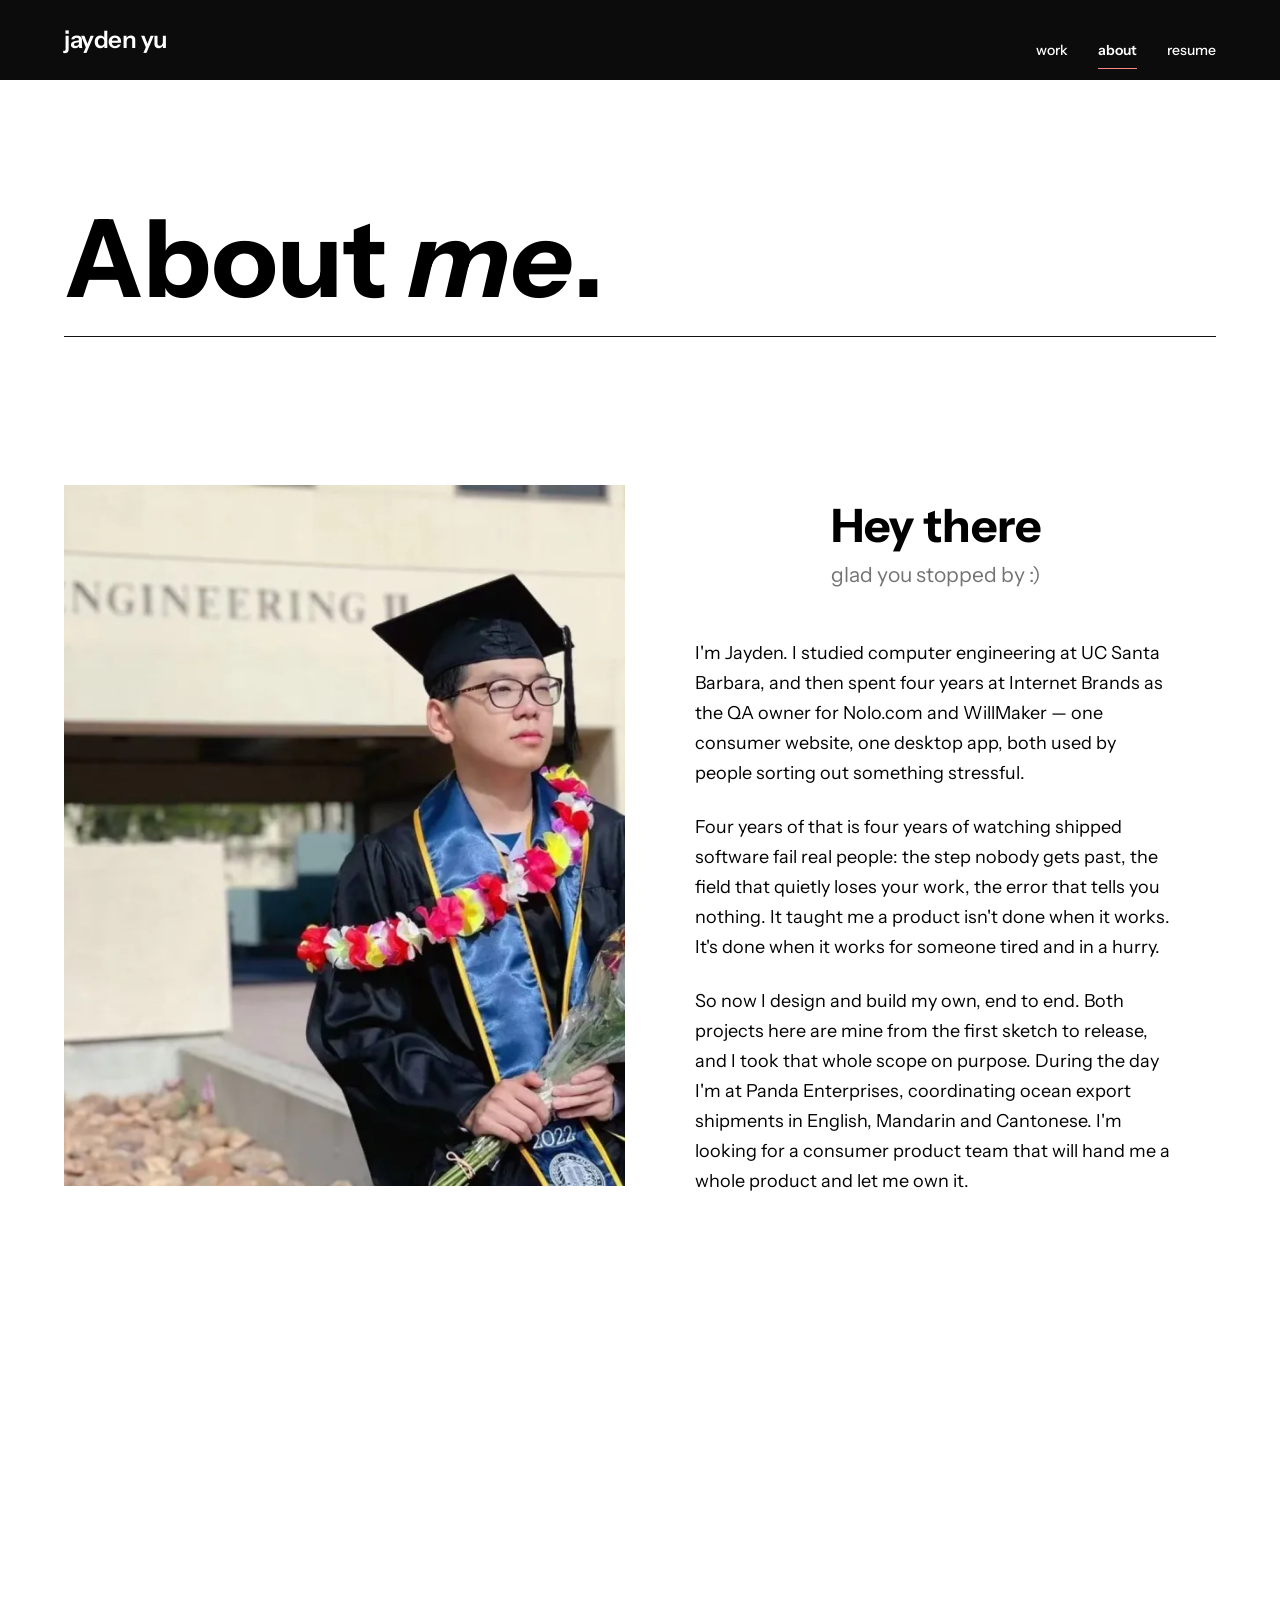
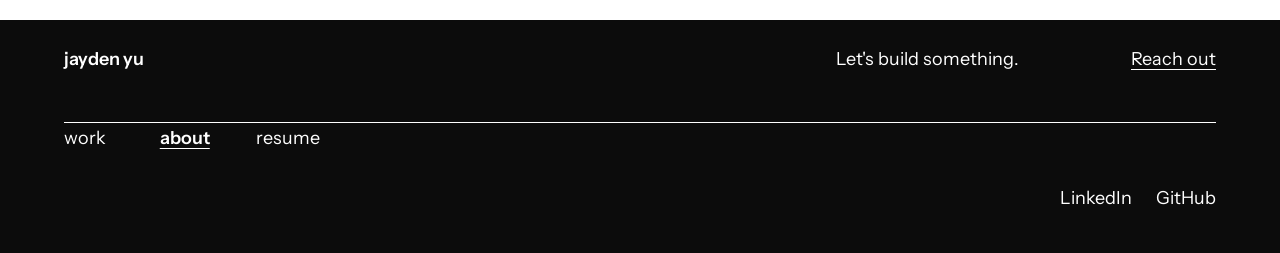
==== about/index.html @ 1d75dca8 "Rebuild portfolio as a UX design portfolio Replaces the single-page AI-products site with a five-pag" ====
<!doctype html>
<html lang="en">
<head>
<meta charset="utf-8">
<meta name="viewport" content="width=device-width, initial-scale=1">
<title>About — Jayden Yu</title>
<meta name="description" content="Jayden Yu: computer engineering at UCSB, four years owning QA for two consumer products, now designing and building products of his own.">
<link rel="canonical" href="https://jaydenyu0210.github.io/about/">
<meta property="og:title" content="About — Jayden Yu">
<meta property="og:description" content="Jayden Yu: computer engineering at UCSB, four years owning QA for two consumer products, now designing and building products of his own.">
<meta property="og:type" content="website">
<meta property="og:url" content="https://jaydenyu0210.github.io/about/">
<meta property="og:image" content="https://jaydenyu0210.github.io/assets/portrait-800.jpg">
<meta name="twitter:card" content="summary_large_image">
<link rel="preconnect" href="https://fonts.googleapis.com">
<link rel="preconnect" href="https://fonts.gstatic.com" crossorigin>
<link href="https://fonts.googleapis.com/css2?family=Instrument+Sans:ital,wght@0,400..700;1,400..700&display=swap" rel="stylesheet">
<link rel="stylesheet" href="/assets/site.css">
<link rel="icon" href="/assets/inurra.jpg">
<script>document.documentElement.classList.add("js");</script>
</head>
<body>
<a class="skip-link" href="#main">Skip to content</a>
<header class="nav">
  <div class="container nav-inner">
    <a class="nav-mark" href="/">jayden yu</a>
    <button class="nav-toggle" type="button" aria-expanded="false" aria-controls="nav-links" aria-label="Open menu"><i aria-hidden="true"></i></button>
    <nav class="nav-links" id="nav-links" aria-label="Primary">
      <a href="/">work</a>
      <a href="/about/" aria-current="page">about</a>
      <a href="/resume/">resume</a>
    </nav>
  </div>
</header>
<main id="main">

  <section class="container page-head">
    <h1 class="reveal">About <em>me</em>.</h1>
  </section>

  <div class="container"><hr class="rule reveal"></div>

  <section class="container about-body">
    <div class="grid">
      <div class="col-6 about-portrait reveal rise">
<picture><source type="image/webp" srcset="/assets/portrait-400.webp 400w, /assets/portrait-800.webp 800w" sizes="(max-width: 767px) calc(100vw - 48px), min(673px, 50vw)"><img src="/assets/portrait-800.jpg" srcset="/assets/portrait-400.jpg 400w, /assets/portrait-800.jpg 800w" sizes="(max-width: 767px) calc(100vw - 48px), min(673px, 50vw)" alt="Jayden Yu" width="800" height="1000" loading="lazy" decoding="async"></picture>
      </div>
      <div class="col-6 about-text">
        <p class="about-greeting reveal">Hey there</p>
        <p class="about-sub reveal" data-delay="1">glad you stopped by :)</p>
        <div class="about-prose reveal" data-delay="2">
      <p>I&#x27;m Jayden. I studied computer engineering at UC Santa Barbara, and then spent four years at Internet Brands as the QA owner for Nolo.com and WillMaker — one consumer website, one desktop app, both used by people sorting out something stressful.</p>
      <p>Four years of that is four years of watching shipped software fail real people: the step nobody gets past, the field that quietly loses your work, the error that tells you nothing. It taught me a product isn&#x27;t done when it works. It&#x27;s done when it works for someone tired and in a hurry.</p>
      <p>So now I design and build my own, end to end. Both projects here are mine from the first sketch to release, and I took that whole scope on purpose. During the day I&#x27;m at Panda Enterprises, coordinating ocean export shipments in English, Mandarin and Cantonese. I&#x27;m looking for a consumer product team that will hand me a whole product and let me own it.</p>
        </div>
      </div>
    </div>
  </section>

</main>
<footer class="site-footer">
  <div class="container">
    <div class="grid footer-a">
      <span class="footer-mark">jayden yu</span>
      <span class="footer-cta">Let&#x27;s build something.</span>
      <span class="footer-mail"><a href="mailto:jiaweiyu2009@gmail.com">Reach out</a></span>
    </div>
    <hr class="footer-seam">
    <div class="grid footer-b">
      <nav aria-label="Footer">
        <a href="/">work</a>
        <a href="/about/" aria-current="page">about</a>
        <a href="/resume/">resume</a>
      </nav>
      <div class="social">
        <a href="https://www.linkedin.com/in/jaydenyu0210" rel="me noopener" target="_blank">LinkedIn</a>
        <a href="https://github.com/jaydenyu0210" rel="me noopener" target="_blank">GitHub</a>
      </div>
    </div>
  </div>
</footer>
<script src="/assets/site.js" defer></script>
</body>
</html>
---- assets/site.css ----
/* ==========================================================================
   Jayden Yu — portfolio
   One typeface. Italic is the only emphasis. Whitespace is the structure.
   ========================================================================== */

:root {
  /* ---- ground ---- */
  --ground:          #ffffff;
  --ground-inverse:  #0c0c0c;
  --ground-overlay:  #f5f5f5;

  /* ---- ink ---- */
  --ink:             #000000;
  --ink-display:     #0c0c0c;
  --ink-inverse:     #ffffff;

  /* Greys are AA-checked against the surface each one actually sits on.
     The reference's #7a7a7a / #999 / #c4c4c4 all fail on white (4.29 / 2.85 /
     1.74), so each is nudged to the nearest passing value. */
  --muted-strong:    #737373;   /* 4.74:1 on white  — meta lines, labels */
  --muted:           #d4d4d4;   /* 4.93:1 on scrim  — hover category only */
  --muted-soft:      #737373;   /* 4.74:1 on white  — about subhead */

  /* ---- rules ---- */
  --rule:            #111111;
  --rule-inverse:    #ffffff;

  /* ---- accent: coral. #fb8787 is decorative only (2.36:1 on white).
         --accent-text is the AA-safe cut used for any coloured text. ---- */
  --accent:          #fb8787;
  --accent-text:     #b34a4a;

  --scrim:           rgba(0, 0, 0, 0.6);

  /* ---- cover grounds, sampled from the project artwork ---- */
  --cover-inurra:    #cedde0;
  --cover-wellbeing: #fdc94a;

  /* ---- type ---- */
  --font: "Instrument Sans", -apple-system, BlinkMacSystemFont, "Segoe UI Variable",
          "Segoe UI", Helvetica, Arial, sans-serif;

  /* Scale. The gap between display and body is the hierarchy — do not fill it. */
  --t-display-1: 108px;
  --t-display-2: 98px;
  --t-display-3: clamp(32px, 4.4vw, 64px);
  --t-cover:     clamp(40px, 5.6vw, 80px);
  --t-title-1:   clamp(36px, 3.2vw, 42px);
  --t-title-2:   clamp(28px, 2.8vw, 36px);
  --t-heading:   24px;
  --t-stat:      clamp(24px, 2.4vw, 32px);
  --t-body-lg:   clamp(18px, 1.8vw, 24px);
  --t-body-md:   21px;
  --t-body:      18px;
  --t-body-sm:   16px;
  --t-caption:   14px;

  /* ---- space ---- */
  --s-1: 4px;   --s-2: 8px;   --s-3: 16px;  --s-4: 24px;  --s-5: 32px;
  --s-6: 40px;  --s-7: 48px;  --s-8: 64px;  --s-9: 80px;  --s-10: 124px;
  --s-11: 140px; --s-12: 200px; --s-13: 224px;

  /* ---- measure ---- */
  --measure-wide:   880px;
  --measure:        760px;
  --measure-narrow: 676px;

  /* ---- motion ---- */
  --ease-out-expo: cubic-bezier(0.19, 1, 0.22, 1);
  --ease-power3:   cubic-bezier(0.645, 0.045, 0.355, 1);
  --ease-circ:     cubic-bezier(0.785, 0.135, 0.15, 0.86);

  --nav-h: 80px;
}

/* ==========================================================================
   reset
   ========================================================================== */

*, *::before, *::after { box-sizing: border-box; }

html {
  -webkit-text-size-adjust: 100%;
  scroll-behavior: smooth;
}

body {
  margin: 0;
  background: var(--ground);
  color: var(--ink);
  font: 400 var(--t-body) / 30px var(--font);
  letter-spacing: 0;
  text-transform: none;
  -webkit-font-smoothing: antialiased;
  -moz-osx-font-smoothing: grayscale;
  overflow-x: hidden;
}

h1, h2, h3, h4, p, figure, blockquote, ul, ol { margin: 0; }
ul, ol { padding: 0; list-style: none; }
img, svg { display: block; max-width: 100%; }
img { height: auto; }
/* so every `.x img` rule below still applies to a srcset image */
picture { display: contents; }

h1, h2 { font-weight: 700; letter-spacing: 0; }
h3, h4 { font-weight: 600; letter-spacing: 0; }

a { color: var(--accent-text); text-decoration: none; }
a:focus-visible,
button:focus-visible {
  outline: 2px solid var(--accent-text);
  outline-offset: 3px;
}

em, i { font-style: italic; }

::selection { background: var(--ink); color: var(--ground); }

.visually-hidden {
  position: absolute; width: 1px; height: 1px;
  margin: -1px; padding: 0; overflow: hidden;
  clip: rect(0 0 0 0); clip-path: inset(50%); white-space: nowrap;
}

.skip-link {
  position: absolute; top: -100px; left: var(--s-4); z-index: 200;
  background: var(--ground); color: var(--ink);
  padding: var(--s-3) var(--s-4);
  font-size: var(--t-body-sm); font-weight: 600;
  border: 2px solid var(--ink);
}
.skip-link:focus { top: var(--s-3); }

/* ==========================================================================
   layout
   ========================================================================== */

.container {
  width: 100%;
  max-width: 1452px;
  margin-inline: auto;
  padding-inline: var(--s-8);
}

.grid {
  display: grid;
  grid-template-columns: repeat(12, 1fr);
  gap: 30px;
}

.col-6  { grid-column: span 6; }
.col-4  { grid-column: span 4; }
.col-12 { grid-column: span 12; }

.measure        { max-width: var(--measure); }
.measure-wide   { max-width: var(--measure-wide); }
.measure-narrow { max-width: var(--measure-narrow); }
.measure-center { margin-inline: auto; }

/* rules — the only dividers on the site */
.rule {
  height: 1px; border: 0;
  background: var(--rule);
  margin-block: var(--s-4);
}
.rule-heavy {
  height: 2px; border: 0;
  background: var(--ink);
  margin: 0;
}

/* ==========================================================================
   nav
   ========================================================================== */

.nav {
  position: sticky; top: 0; z-index: 120;
  height: var(--nav-h);
  background: var(--ground-inverse);
  transition: background 0.4s var(--ease-circ);
}
.nav-inner {
  display: flex; align-items: center; justify-content: space-between;
  height: 100%;
}
.nav-mark {
  font-size: 24px; font-weight: 600; letter-spacing: -0.5px;
  color: var(--ink-inverse); text-decoration: none;
}
.nav-links { display: flex; align-items: center; gap: 30px; }
.nav-links a {
  position: relative;
  font-size: var(--t-caption); font-weight: 500;
  color: var(--ink-inverse);
  padding-block: var(--s-4) var(--s-1);
}
.nav-links a::after {
  content: ""; position: absolute; left: 0; bottom: 0;
  width: 0; height: 1px; background: var(--accent);
  transition: width 0.2s var(--ease-out-expo);
}
.nav-links a:hover::after,
.nav-links a:focus-visible::after { width: 100%; }
.nav-links a[aria-current] { font-weight: 600; }
.nav-links a[aria-current]::after { width: 100%; }

/* transparent over a full-bleed cover, fills on scroll */
.nav.over-cover { background: transparent; }
.nav.over-cover.filled { background: var(--ground-inverse); }

/* White chrome vanishes on a pale cover, so a light cover flips it to ink
   until the bar fills. */
.nav.over-cover.cover-light:not(.filled) .nav-mark,
.nav.over-cover.cover-light:not(.filled) .nav-links > a { color: var(--ink); }
.nav.over-cover.cover-light:not(.filled) .nav-links > a::after { background: var(--accent-text); }
.nav.over-cover.cover-light:not(.filled) .nav-toggle i,
.nav.over-cover.cover-light:not(.filled) .nav-toggle i::before,
.nav.over-cover.cover-light:not(.filled) .nav-toggle i::after { background: var(--ink); }

.nav-toggle { display: none; }

/* ==========================================================================
   hero — home
   ========================================================================== */

.hero {
  padding-block: var(--s-10) var(--s-9);
  text-align: center;
}
.hero-name {
  font-size: var(--t-title-1); font-weight: 600; line-height: 1.2;
}
.hero-role {
  font-size: var(--t-body-md); font-style: italic; line-height: 40px;
  font-weight: 400;
}
.hero-copy {
  margin-top: var(--s-6);
  max-width: var(--measure-wide); margin-inline: auto;
}
.hero-copy p {
  font-size: var(--t-body-lg); line-height: 1.67;
}
.hero-copy p + p { margin-top: var(--s-4); }

/* ==========================================================================
   work grid — bare squares, everything lives in the hover
   ========================================================================== */

.work-grid {
  display: grid;
  grid-template-columns: repeat(2, 1fr);
  gap: 30px;
  padding-bottom: var(--s-9);
}

.thumb {
  position: relative; display: block;
  aspect-ratio: 1 / 1;
  overflow: hidden;
  background: var(--ground-overlay);
  color: var(--ink-inverse);
  text-decoration: none;
}
.thumb img {
  width: 100%; height: 100%; object-fit: cover;
  transition: transform 0.3s ease;
}
.thumb::after {
  content: ""; position: absolute; inset: 0;
  background: var(--scrim);
  opacity: 0;
  transition: opacity 0.3s ease;
}
.thumb-meta {
  position: absolute; left: var(--s-6); bottom: var(--s-6); z-index: 2;
  opacity: 0;
  transform: translateY(16px);
  transition: opacity 0.3s ease, transform 0.3s ease;
}
.thumb-meta .t {
  display: block;
  font-size: var(--t-heading); font-weight: 600; line-height: 1.25;
  color: var(--ink-inverse);
}
.thumb-meta .c {
  display: block; margin-top: var(--s-1);
  font-size: var(--t-body); color: var(--muted);
}
.thumb:hover img,
.thumb:focus-visible img { transform: scale(1.15); }
.thumb:hover::after,
.thumb:focus-visible::after { opacity: 1; }
.thumb:hover .thumb-meta,
.thumb:focus-visible .thumb-meta { opacity: 1; transform: translateY(0); }

/* the meta is the accessible name too, so it must be readable without hover
   for anyone who never triggers it */
@media (hover: none) {
  .thumb::after { opacity: 1; }
  .thumb-meta { opacity: 1; transform: none; }
}

/* ==========================================================================
   statement — the loudest thing on the page
   ========================================================================== */

/* The inset is a margin, not padding — overriding the container's
   padding-left here drops the gutter entirely on narrow screens. */
.statement { padding-block: var(--s-9); }
.statement p { margin-left: var(--s-6); }
.statement p {
  font-size: var(--t-display-2);
  font-weight: 500;
  color: var(--ink-display);
  line-height: 1.34;
  max-width: 15ch;
}
.statement p:last-child { line-height: 1.1; }


/* ==========================================================================
   page headline — about / resume
   ========================================================================== */

.page-head {
  padding-top: var(--s-10);
}
.page-head h1 {
  font-size: var(--t-display-1);
  font-weight: 700;
  line-height: 1;
}
.page-head-row {
  display: flex; align-items: flex-end; justify-content: space-between;
  gap: var(--s-8); flex-wrap: wrap;
}

/* section label bracketed by two rules — the reference's table-header device */
.section-label {
  font-size: var(--t-body); font-style: italic; font-weight: 400;
  letter-spacing: 0.8px;
}

/* ==========================================================================
   buttons — fill grows outward from the centre, 700ms
   ========================================================================== */

.btn {
  position: relative; display: inline-block;
  padding: var(--s-3) var(--s-5);
  border: 2px solid var(--rule);
  border-radius: 1px;
  background: transparent;
  font: 600 var(--t-body-sm) / 1.4 var(--font);
  color: var(--ink);
  cursor: pointer;
  overflow: hidden;
  transition: color 0.7s var(--ease-out-expo), border-color 0.7s var(--ease-out-expo);
}
.btn::after {
  content: ""; position: absolute; z-index: -1;
  left: 50%; top: 0; bottom: 0;
  width: 0;
  transform: translateX(-50%);
  background: var(--ink);
  transition: width 0.7s var(--ease-out-expo);
}
.btn span { position: relative; z-index: 1; }
.btn:hover { color: var(--ink-inverse); border-color: var(--ink); }
.btn:hover::after { width: 100%; }
.btn { isolation: isolate; }

.btn-print { display: none; }
.js .btn-print { display: inline-block; }

.btn-inverse {
  border-color: var(--rule-inverse);
  color: var(--ink-inverse);
}
.btn-inverse::after { background: var(--ground); }
.btn-inverse:hover { color: var(--ink); border-color: var(--ground); }

/* ==========================================================================
   about
   ========================================================================== */

.about-body { padding-bottom: var(--s-12); }
.about-portrait { padding-top: var(--s-10); }
.about-portrait img {
  width: 100%; aspect-ratio: 4 / 5; object-fit: cover; object-position: 50% 20%;
}
.about-text { padding-top: var(--s-11); }
.about-greeting {
  text-align: center;
  font-size: clamp(32px, 3.6vw, 48px); font-weight: 700; line-height: 1.1;
}
.about-sub {
  text-align: center; margin-top: var(--s-2);
  font-size: var(--t-body-md); color: var(--muted-soft);
}
.about-prose {
  margin-top: var(--s-7);
  padding-inline: var(--s-6);
}
.about-prose p + p { margin-top: var(--s-4); }

/* ==========================================================================
   resume ledger — meta line is LARGER than the prose it labels
   ========================================================================== */

.entry { padding-top: var(--s-9); }
.entry-role {
  font-size: var(--t-heading); font-weight: 700; line-height: 40px;
}
.entry-meta {
  font-size: var(--t-body); font-style: italic; color: var(--muted-strong);
  line-height: 30px;
}
.entry-body { max-width: var(--measure); }
.entry-body p + p { margin-top: var(--s-3); }
.entry-body p { font-size: var(--t-body-sm); line-height: 27px; }

.skill-group + .skill-group { margin-top: var(--s-4); }
.skill-group dt {
  font-size: var(--t-body-sm); font-weight: 600; line-height: 27px;
}
.skill-group dd {
  margin: 0;
  font-size: var(--t-body-sm); line-height: 27px; color: var(--ink);
}

/* ==========================================================================
   case study
   ========================================================================== */

.cover {
  min-height: 100vh;
  margin-top: calc(-1 * var(--nav-h));
  padding-top: var(--nav-h);
  display: flex; align-items: center;
}
.cover-inurra    { background: var(--cover-inurra); }
.cover-wellbeing { background: var(--cover-wellbeing); }

.cover-grid {
  width: 100%;
  align-items: center;
  padding-block: var(--s-9);
}
.cover-text { grid-column: span 6; }
.cover-art  { grid-column: span 6; }
.cover-art img { width: 100%; }

.cover h1 {
  font-size: var(--t-cover);
  font-weight: 700; line-height: 1.15; letter-spacing: -0.79px;
  color: var(--ink);
}
.cover-descriptor {
  margin-top: var(--s-3);
  font-size: var(--t-body-lg); line-height: 1.5;
  color: var(--ink);
  max-width: 26ch;
}
.cover-links { margin-top: var(--s-7); display: flex; gap: var(--s-3); flex-wrap: wrap; }

.eyebrow {
  font-size: var(--t-body);
  font-weight: 400;
  letter-spacing: 0.8px;
}

.cs-section { padding-top: var(--s-10); }
.cs-section > h2 {
  font-size: var(--t-title-2);
  font-weight: 700; line-height: 1.25;
  margin-bottom: var(--s-4);
}
.cs-section p { font-size: var(--t-body-sm); line-height: 27px; }
.cs-section p + p { margin-top: var(--s-4); }

/* These sit inside .cs-section, whose `p` and `> h2` base rules would
   otherwise out-specify them and flatten everything to body size. */
.cs-section h2.cs-overview-name {
  font-size: var(--t-display-3);
  font-weight: 700; line-height: 1.15;
  margin-block: var(--s-4) var(--s-5);
}
.cs-section p.eyebrow    { font-size: var(--t-body); line-height: 30px; }
.cs-section p.spec-label { font-size: var(--t-body); line-height: 30px; }
.cs-section p.specimen {
  font-size: clamp(28px, 3vw, 42px);
  font-weight: 600; line-height: 1.2;
}
.cs-meta {
  margin-top: var(--s-7);
  align-items: end;
}
.cs-meta .v { font-size: var(--t-body); line-height: 30px; }
.cs-meta .right { text-align: right; }
.cs-meta-note {
  margin-top: var(--s-3);
  font-size: var(--t-body); font-style: italic; color: var(--muted-strong);
  line-height: 30px;
}

/* three-up cards — the only place the site groups content */
.cards { margin-top: var(--s-7); }
.card h3 {
  font-size: var(--t-heading); font-weight: 600; line-height: 1.3;
  margin-bottom: var(--s-2);
}
.card p { font-size: var(--t-body-sm); line-height: 27px; }
.card-num {
  display: block; margin-bottom: var(--s-3);
  font-size: var(--t-body); color: var(--muted-strong);
}

/* a numbered run of decisions / trade-offs */
.run { margin-top: var(--s-7); }
.run-item { padding-top: var(--s-6); }
.run-item + .run-item { border-top: 1px solid var(--rule); }
.run-item h3 {
  font-size: var(--t-heading); font-weight: 600; line-height: 1.3;
}
.run-item .lead {
  font-size: var(--t-body); font-style: italic; color: var(--muted-strong);
  line-height: 30px;
}
.run-item .body { max-width: var(--measure); }
.run-item .body p { font-size: var(--t-body-sm); line-height: 27px; }

/* the honest aside — the strongest narrative device on the reference site */
.aside-block { margin-top: var(--s-7); max-width: var(--measure); }
.aside-block + .aside-block { margin-top: var(--s-6); }
.aside-label {
  font-size: var(--t-body); font-weight: 600; line-height: 30px;
}
.aside-block p { font-size: var(--t-body-sm); line-height: 27px; }

/* flow diagram — plain type, no chrome */
.flow {
  margin-top: var(--s-7);
  display: flex; flex-wrap: wrap; align-items: stretch;
  gap: var(--s-3);
}
.flow-step {
  flex: 1 1 150px;
  padding-top: var(--s-3);
  border-top: 2px solid var(--ink);
}
.flow-step .n {
  display: block;
  font-size: var(--t-caption); color: var(--muted-strong);
}
.flow-step .l {
  display: block; margin-top: var(--s-1);
  font-size: var(--t-body-sm); font-weight: 600; line-height: 24px;
}
.flow-step .d {
  display: block; margin-top: var(--s-2);
  font-size: var(--t-body-sm); line-height: 24px; color: var(--muted-strong);
}
.flow-step.is-gate { border-top-color: var(--accent); }

/* outcome stats */
.stats { margin-top: var(--s-6); }
.stat + .stat { margin-top: var(--s-6); }
.stat .lead { font-size: var(--t-body); line-height: 30px; }
.stat .value {
  display: block;
  font-size: var(--t-stat); font-weight: 700; line-height: 1.2;
}

/* visual language interlude — real tokens from the product */
.spec { margin-top: var(--s-7); }
.spec-label {
  font-size: var(--t-body); font-style: italic; color: var(--muted-strong);
  line-height: 30px;
}
.specimen {
  font-size: clamp(28px, 3vw, 42px); font-weight: 600; line-height: 1.2;
  margin-top: var(--s-2);
}
.swatches {
  display: flex; flex-wrap: wrap; gap: var(--s-4);
  margin-top: var(--s-3);
}
.swatch { text-align: center; }
.swatch i {
  display: block; width: 56px; height: 56px; border-radius: 50%;
  border: 1px solid rgba(0, 0, 0, 0.08);
}
.swatch span {
  display: block; margin-top: var(--s-2);
  font-size: var(--t-caption); color: var(--muted-strong);
}

/* takeaways */
.takeaways { margin-top: var(--s-4); max-width: var(--measure-narrow); }
.takeaways li {
  padding-top: var(--s-4);
  font-size: var(--t-body-sm); line-height: 27px;
}
.takeaways li + li { border-top: 1px solid var(--rule); margin-top: var(--s-4); }


/* next project */
.next-band {
  display: block;
  margin-top: var(--s-13);
  padding-block: var(--s-9);
  text-decoration: none; color: var(--ink);
  border-top: 2px solid var(--ink);
}
.next-band .k {
  font-size: var(--t-body); font-style: italic; color: var(--muted-strong);
}
.next-band .n {
  display: block; margin-top: var(--s-2);
  font-size: var(--t-display-3); font-weight: 700; line-height: 1.15;
  transition: transform 0.5s var(--ease-out-expo);
}
.next-band:hover .n { transform: translateX(16px); }

/* ==========================================================================
   footer
   ========================================================================== */

.site-footer {
  margin-top: var(--s-13);
  background: var(--ground-inverse);
  color: var(--ink-inverse);
}
.footer-a {
  padding-block: var(--s-4);
  align-items: center;
}
.footer-mark { grid-column: 1 / span 3; font-size: var(--t-body); font-weight: 600; }
.footer-cta  { grid-column: 8 / span 3; text-align: right; font-size: var(--t-body); }
.footer-mail { grid-column: 11 / span 2; text-align: right; font-size: var(--t-body); }
.footer-mail a { color: var(--ink-inverse); text-decoration: underline; text-underline-offset: 4px; }

.footer-seam {
  height: 1px; border: 0; background: var(--rule-inverse);
  margin: var(--s-4) 0 0;
}
.footer-b { padding-block: 0 var(--s-6); }
.footer-b nav { grid-column: 1 / span 11; display: grid; grid-template-columns: repeat(11, 1fr); }
.footer-b nav a:nth-child(1) { grid-column: 1; }
.footer-b nav a:nth-child(2) { grid-column: 2; }
.footer-b nav a:nth-child(3) { grid-column: 3; }
.footer-b .social {
  grid-column: 10 / span 3;
  display: flex; justify-content: flex-end; gap: var(--s-4);
  white-space: nowrap;
}
.footer-b a {
  font-size: var(--t-body); color: var(--ink-inverse);
}
.footer-b nav a[aria-current] {
  font-weight: 600; text-decoration: underline; text-underline-offset: 4px;
}

/* ==========================================================================
   scroll reveal — the house move is a 60px slide in from the left
   ========================================================================== */

/* Scoped to .js so the page is fully readable with JavaScript off, blocked,
   or broken. Without the class the start state is simply never applied. */
.js .reveal {
  opacity: 0;
  transform: translateX(-60px);
  transition: opacity 1.2s var(--ease-power3), transform 1.2s var(--ease-power3);
}
/* only hint the compositor while an element still has something to animate */
.js .reveal:not(.in) { will-change: opacity, transform; }
.js .reveal.rise { transform: translateY(60px); }
.js .reveal.fade { transform: none; }
.js .reveal.in { opacity: 1; transform: none; }

.reveal[data-delay="1"] { transition-delay: 0.07s; }
.reveal[data-delay="2"] { transition-delay: 0.14s; }
.reveal[data-delay="3"] { transition-delay: 0.21s; }

/* ==========================================================================
   custom cursor — fine pointers only
   ========================================================================== */

.cursor {
  position: fixed; top: 0; left: 0; z-index: 300;
  width: 16px; height: 16px; border-radius: 50%;
  background: var(--accent);
  pointer-events: none;
  display: grid; place-items: center;
  transform: translate3d(-100px, -100px, 0) translate(-50%, -50%);
  transition: width 0.3s var(--ease-out-expo), height 0.3s var(--ease-out-expo),
              background 0.3s var(--ease-out-expo);
  mix-blend-mode: normal;
}
.cursor span {
  font-size: 12px; letter-spacing: 1px; text-transform: uppercase;
  color: var(--ink-inverse); opacity: 0;
  transition: opacity 0.2s ease;
}
.cursor.on-link { width: 24px; height: 24px; }
.cursor.on-thumb { width: 76px; height: 76px; background: rgba(12, 12, 12, 0.82); }
.cursor.on-thumb span { opacity: 1; }

@media (hover: none), (pointer: coarse) {
  .cursor { display: none; }
}

/* ==========================================================================
   responsive
   ========================================================================== */

@media (max-width: 1169px) {
  .container { padding-inline: var(--s-6); }
  /* Discrete steps, not a continuous clamp: display type steps down at the
     breakpoints and then holds. It is never made polite. */
  :root { --nav-h: 72px; --t-display-1: 80px; }
}

@media (max-width: 991px) {
  :root { --t-display-2: 80px; }
}

@media (max-width: 991px) {
  .cover-text, .cover-art { grid-column: span 12; }
  .cover-art { margin-top: var(--s-7); }
  .cover-art img { max-width: 460px; margin-inline: auto; }
  .cs-meta .right { text-align: left; }
  .about-portrait { padding-top: 0; }
  .about-text { padding-top: var(--s-7); }
}

@media (max-width: 767px) {
  .container { padding-inline: var(--s-4); }
  :root { --t-display-2: 72px; }

  /* A 12-column track with a 30-40px gutter needs ~500px just for the gaps.
     Below this breakpoint every grid collapses to a single column. */
  .grid { grid-template-columns: 1fr; gap: var(--s-6); }
  .col-6, .col-4, .col-12,
  .cover-text, .cover-art,
  .footer-mark, .footer-cta, .footer-mail,
  .footer-b nav, .footer-b .social { grid-column: auto; }

  /* the -60px slide would push full-width blocks past the left edge */
  .js .reveal { transform: translateY(24px); }

  .work-grid { grid-template-columns: 1fr; gap: var(--s-4); }

  .statement p { margin-left: 0; max-width: none; }


  .about-prose { padding-inline: 0; }
  .about-greeting, .about-sub { text-align: left; }

  .footer-mark, .footer-cta, .footer-mail,
  .footer-b nav, .footer-b .social { text-align: left; }
  .footer-a { gap: var(--s-3); }
  .footer-b { gap: var(--s-3); }
  .footer-b .social { display: flex; gap: var(--s-4); }


  /* nav collapses to a full-screen overlay */
  .nav-toggle {
    display: grid; place-items: center;
    width: 44px; height: 44px; margin-right: -10px;
    background: none; border: 0; cursor: pointer;
  }
  .nav-toggle i {
    display: block; position: relative;
    width: 24px; height: 2px; background: var(--ink-inverse);
    transition: background 0.2s ease;
  }
  .nav-toggle i::before, .nav-toggle i::after {
    content: ""; position: absolute; left: 0;
    width: 24px; height: 2px; background: var(--ink-inverse);
    transition: transform 0.3s var(--ease-out-expo), top 0.3s var(--ease-out-expo);
  }
  .nav-toggle i::before { top: -6px; }
  .nav-toggle i::after  { top: 6px; }
  .nav-toggle[aria-expanded="true"] i { background: transparent; }
  .nav-toggle[aria-expanded="true"] i::before { top: 0; transform: rotate(45deg); }
  .nav-toggle[aria-expanded="true"] i::after  { top: 0; transform: rotate(-45deg); }

  .nav-links {
    position: fixed; inset: 0; z-index: 110;
    flex-direction: column; justify-content: center; align-items: center;
    gap: var(--s-6);
    background: var(--ground-overlay);
    opacity: 0; visibility: hidden;
    transition: opacity 0.3s var(--ease-circ), visibility 0.3s;
  }
  .nav-links.open { opacity: 1; visibility: visible; }
  .nav-links a { font-size: var(--t-heading); color: var(--ink); }
  .nav-links a::after { background: var(--accent-text); }

  body.nav-open { overflow: hidden; }
}

@media (max-width: 543px) {
  :root {
    --s-9: 56px; --s-10: 72px; --s-11: 80px; --s-12: 160px; --s-13: 200px;
    --t-body-lg: 16px;
    --t-display-1: 72px; --t-display-2: 48px;
  }
  .cover { min-height: auto; padding-block: var(--s-9); }
  .flow-step { flex-basis: 100%; }
}

/* ==========================================================================
   motion preferences
   ========================================================================== */

@media (prefers-reduced-motion: reduce) {
  html { scroll-behavior: auto; }
  *, *::before, *::after {
    animation-duration: 0.01ms !important;
    animation-iteration-count: 1 !important;
    transition-duration: 0.01ms !important;
  }
  .js .reveal { opacity: 1; transform: none; }
  .thumb img { transition: none; }
  .thumb:hover img { transform: none; }
  .cursor { display: none; }
}

/* ==========================================================================
   print — the resume page should print cleanly
   ========================================================================== */

@media print {
  .nav, .site-footer, .cursor, .btn { display: none !important; }
  .js .reveal { opacity: 1 !important; transform: none !important; }
  body { font-size: 11pt; }
  .page-head h1 { font-size: 28pt; }
  .entry { padding-top: 18pt; break-inside: avoid; }
  .container { padding-inline: 0; max-width: none; }
}
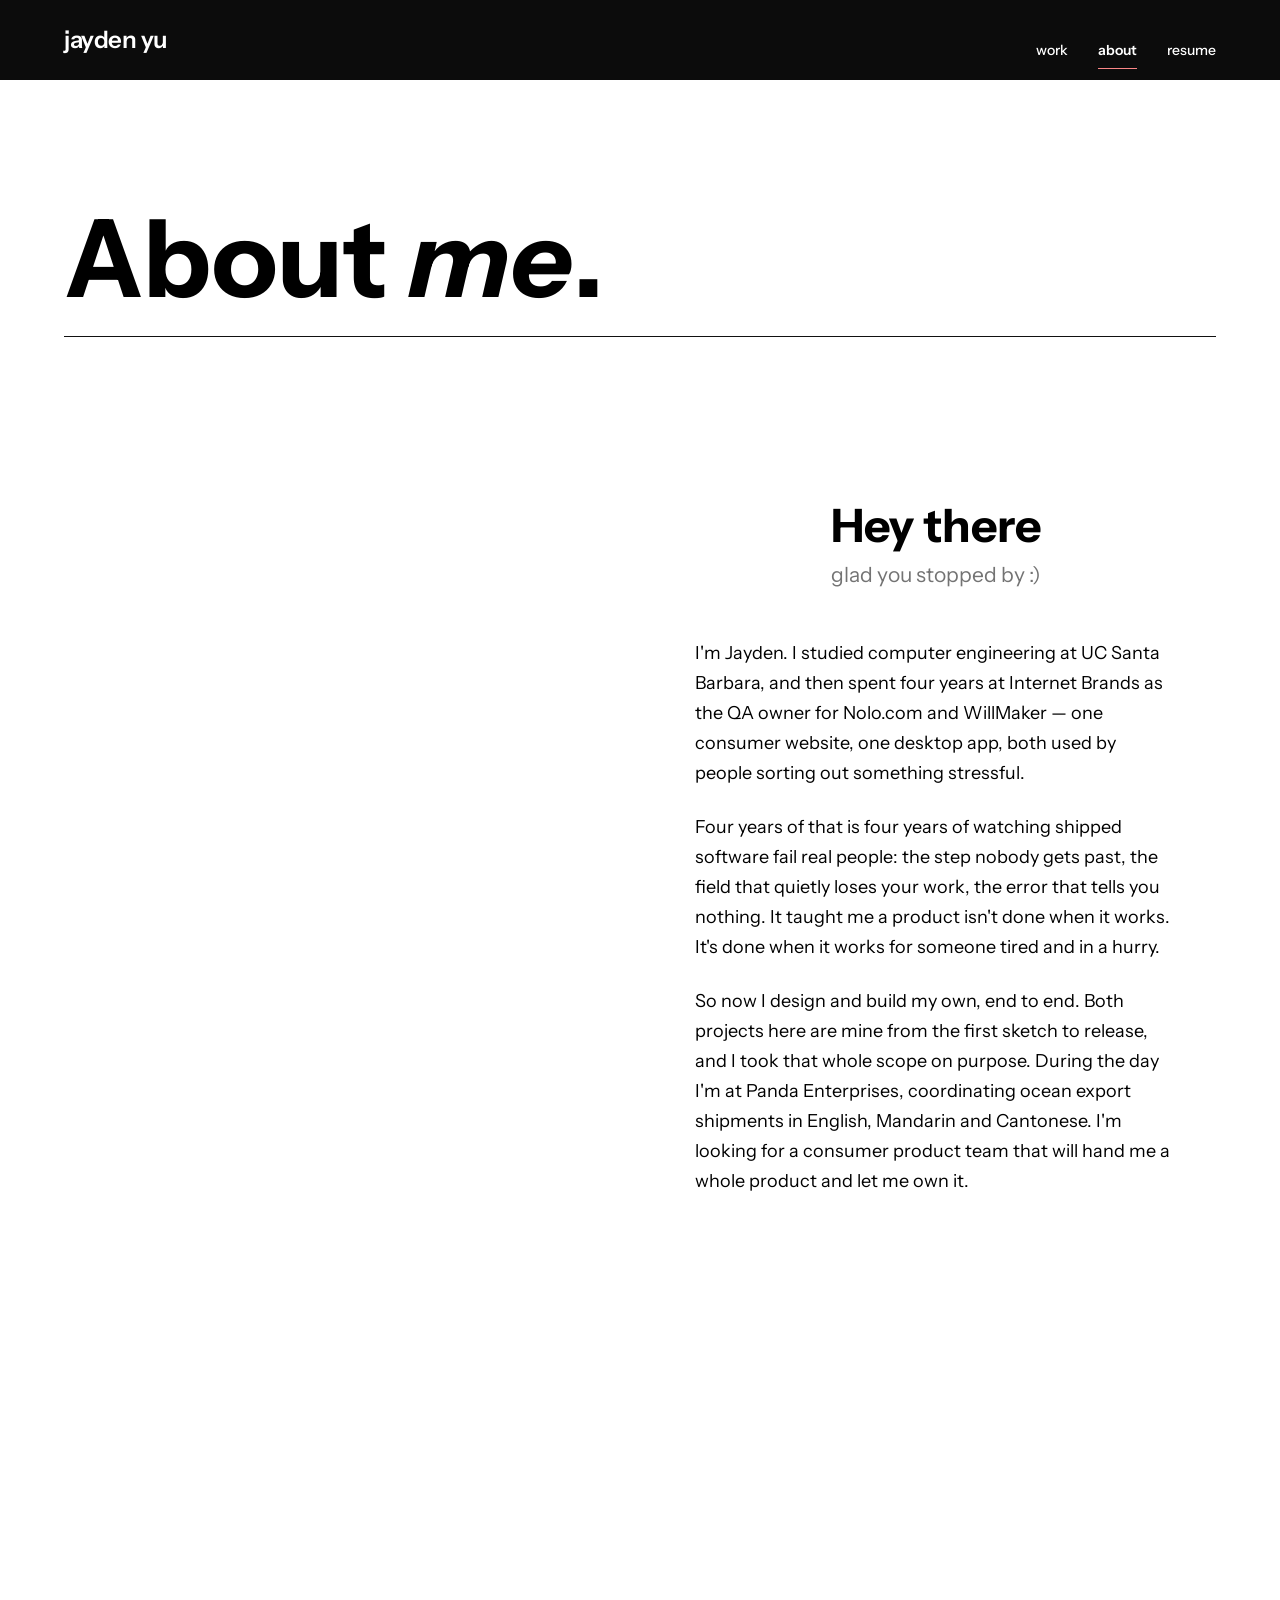
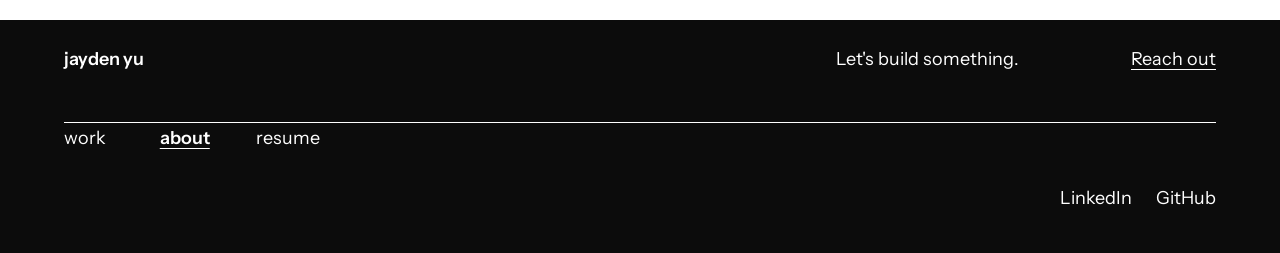
==== commit 63d28ded: "Use the new photo on the About page Replaces the graduation portrait, which read as recent-grad and " ====
--- a/about/index.html
+++ b/about/index.html
@@ -43,7 +43,7 @@
   <section class="container about-body">
     <div class="grid">
       <div class="col-6 about-portrait reveal rise">
-<picture><source type="image/webp" srcset="/assets/portrait-400.webp 400w, /assets/portrait-800.webp 800w" sizes="(max-width: 767px) calc(100vw - 48px), min(673px, 50vw)"><img src="/assets/portrait-800.jpg" srcset="/assets/portrait-400.jpg 400w, /assets/portrait-800.jpg 800w" sizes="(max-width: 767px) calc(100vw - 48px), min(673px, 50vw)" alt="Jayden Yu" width="800" height="1000" loading="lazy" decoding="async"></picture>
+<picture><source type="image/webp" srcset="/assets/portrait-400.webp 400w, /assets/portrait-800.webp 800w" sizes="(max-width: 767px) calc(100vw - 48px), min(673px, 50vw)"><img src="/assets/portrait-800.jpg" srcset="/assets/portrait-400.jpg 400w, /assets/portrait-800.jpg 800w" sizes="(max-width: 767px) calc(100vw - 48px), min(673px, 50vw)" alt="Jayden Yu" width="1279" height="1706" loading="lazy" decoding="async"></picture>
       </div>
       <div class="col-6 about-text">
         <p class="about-greeting reveal">Hey there</p>
--- a/assets/site.css
+++ b/assets/site.css
@@ -48,7 +48,6 @@
   --t-title-1:   clamp(36px, 3.2vw, 42px);
   --t-title-2:   clamp(28px, 2.8vw, 36px);
   --t-heading:   24px;
-  --t-stat:      clamp(24px, 2.4vw, 32px);
   --t-body-lg:   clamp(18px, 1.8vw, 24px);
   --t-body-md:   21px;
   --t-body:      18px;
@@ -336,6 +335,20 @@
   display: flex; align-items: flex-end; justify-content: space-between;
   gap: var(--s-8); flex-wrap: wrap;
 }
+
+.print-name { display: none; }
+.resume-role {
+  margin-top: var(--s-4);
+  font-size: var(--t-body-md); font-style: italic; line-height: 40px;
+}
+.resume-summary { margin-top: var(--s-4); }
+.resume-summary p { font-size: var(--t-body-sm); line-height: 27px; }
+.resume-summary p + p { margin-top: var(--s-3); }
+.resume-contact {
+  margin-top: var(--s-5);
+  font-size: var(--t-body-sm); line-height: 27px; color: var(--muted-strong);
+}
+.resume-contact a { color: var(--ink); }
 
 /* section label bracketed by two rules — the reference's table-header device */
 .section-label {
@@ -489,11 +502,6 @@
   margin-block: var(--s-4) var(--s-5);
 }
 .cs-section p.eyebrow    { font-size: var(--t-body); line-height: 30px; }
-.cs-section p.spec-label { font-size: var(--t-body); line-height: 30px; }
-.cs-section p.specimen {
-  font-size: clamp(28px, 3vw, 42px);
-  font-weight: 600; line-height: 1.2;
-}
 .cs-meta {
   margin-top: var(--s-7);
   align-items: end;
@@ -518,6 +526,60 @@
   font-size: var(--t-body); color: var(--muted-strong);
 }
 
+/* my-role and future-metrics lists */
+.role-list, .metric-list { margin-top: var(--s-4); }
+.role-list li, .metric-list li {
+  position: relative;
+  padding-left: var(--s-4);
+  font-size: var(--t-body-sm); line-height: 27px;
+}
+.role-list li + li, .metric-list li + li { margin-top: var(--s-2); }
+.role-list li::before, .metric-list li::before {
+  content: ""; position: absolute; left: 0; top: 12px;
+  width: 6px; height: 1px; background: var(--ink);
+}
+
+/* impact, split three ways */
+.impact { margin-top: var(--s-7); }
+.impact-block { padding-top: var(--s-6); border-top: 1px solid var(--rule); }
+.impact-block + .impact-block { margin-top: var(--s-7); }
+.impact-block h3 {
+  font-size: var(--t-heading); font-weight: 600; line-height: 1.3;
+  margin-bottom: var(--s-3);
+}
+.impact-block p { font-size: var(--t-body-sm); line-height: 27px; }
+.impact-block p + p { margin-top: var(--s-3); }
+.impact-block .metric-list { columns: 2; column-gap: var(--s-8); margin-top: var(--s-3); }
+.impact-block .metric-list li { break-inside: avoid; }
+
+@media (max-width: 767px) {
+  .impact-block .metric-list { columns: 1; }
+}
+
+/* research quotes — no card, no quote mark, just a rule and a voice */
+.quotes { margin-top: var(--s-7); }
+.quote { margin: 0; padding-top: var(--s-4); border-top: 1px solid var(--rule); }
+.quote blockquote { margin: 0; }
+.quote p {
+  font-size: var(--t-body); font-style: italic; line-height: 30px;
+}
+.quote figcaption {
+  margin-top: var(--s-3);
+  font-size: var(--t-body-sm); color: var(--muted-strong);
+}
+
+/* outcome metrics */
+.metrics { margin-top: var(--s-6); margin-bottom: var(--s-8); }
+.metric { padding-top: var(--s-4); border-top: 2px solid var(--ink); }
+.metric strong {
+  display: block;
+  font-size: clamp(28px, 3.2vw, 44px); font-weight: 700; line-height: 1.1;
+}
+.metric span {
+  display: block; margin-top: var(--s-2);
+  font-size: var(--t-body-sm); line-height: 24px; color: var(--muted-strong);
+}
+
 /* a numbered run of decisions / trade-offs */
 .run { margin-top: var(--s-7); }
 .run-item { padding-top: var(--s-6); }
@@ -542,7 +604,7 @@
 
 /* flow diagram — plain type, no chrome */
 .flow {
-  margin-top: var(--s-7);
+  margin-top: var(--s-9);
   display: flex; flex-wrap: wrap; align-items: stretch;
   gap: var(--s-3);
 }
@@ -564,39 +626,13 @@
   font-size: var(--t-body-sm); line-height: 24px; color: var(--muted-strong);
 }
 .flow-step.is-gate { border-top-color: var(--accent); }
-
-/* outcome stats */
-.stats { margin-top: var(--s-6); }
-.stat + .stat { margin-top: var(--s-6); }
-.stat .lead { font-size: var(--t-body); line-height: 30px; }
-.stat .value {
-  display: block;
-  font-size: var(--t-stat); font-weight: 700; line-height: 1.2;
-}
-
-/* visual language interlude — real tokens from the product */
-.spec { margin-top: var(--s-7); }
-.spec-label {
+.flow-note {
+  margin-top: var(--s-4);
   font-size: var(--t-body); font-style: italic; color: var(--muted-strong);
   line-height: 30px;
 }
-.specimen {
-  font-size: clamp(28px, 3vw, 42px); font-weight: 600; line-height: 1.2;
-  margin-top: var(--s-2);
-}
-.swatches {
-  display: flex; flex-wrap: wrap; gap: var(--s-4);
-  margin-top: var(--s-3);
-}
-.swatch { text-align: center; }
-.swatch i {
-  display: block; width: 56px; height: 56px; border-radius: 50%;
-  border: 1px solid rgba(0, 0, 0, 0.08);
-}
-.swatch span {
-  display: block; margin-top: var(--s-2);
-  font-size: var(--t-caption); color: var(--muted-strong);
-}
+
+
 
 /* takeaways */
 .takeaways { margin-top: var(--s-4); max-width: var(--measure-narrow); }
@@ -836,10 +872,57 @@
    ========================================================================== */
 
 @media print {
-  .nav, .site-footer, .cursor, .btn { display: none !important; }
-  .js .reveal { opacity: 1 !important; transform: none !important; }
-  body { font-size: 11pt; }
-  .page-head h1 { font-size: 28pt; }
-  .entry { padding-top: 18pt; break-inside: avoid; }
+  /* The screen page is a wide, airy ledger. Printed as-is it runs six pages,
+     so the whole spacing scale is compressed and the type set to document size. */
+  :root {
+    --s-1: 2px;  --s-2: 3px;  --s-3: 6px;  --s-4: 8px;  --s-5: 10px;
+    --s-6: 12px; --s-7: 14px; --s-8: 0;    --s-9: 14px; --s-10: 12px;
+    --s-11: 12px; --s-12: 0;  --s-13: 0;
+    --t-body: 9.5pt; --t-body-sm: 9pt; --t-body-md: 11pt;
+    --t-heading: 11pt; --t-caption: 8pt;
+  }
+
+  .nav, .site-footer, .cursor, .btn, .skip-link { display: none !important; }
+  .js .reveal { opacity: 1 !important; transform: none !important; transition: none !important; }
+
+  html, body { background: #fff; }
+  body { font-size: 9.5pt; line-height: 1.4; }
   .container { padding-inline: 0; max-width: none; }
-}
+  .grid { gap: 14px; }
+
+  /* lead with the name, not with the word "Resume." */
+  .page-head h1 { display: none; }
+  .print-name {
+    display: block;
+    font-size: 19pt; font-weight: 700; line-height: 1.1; letter-spacing: -0.4px;
+  }
+  .page-head { padding-top: 0; }
+  .resume-role { margin-top: 2px; font-size: 11pt; line-height: 1.3; }
+  .resume-summary { margin-top: 8px; max-width: none; }
+  .resume-summary p { font-size: 9pt; line-height: 1.42; }
+  .resume-contact { margin-top: 8px; font-size: 8.5pt; color: #333; }
+  .resume-contact a { text-decoration: none; }
+
+  .rule { margin-block: 6px; background: #999; }
+  .section-label { font-size: 9pt; }
+
+  /* narrower label column, and never split an entry across pages */
+  .entry { padding-top: 12px; break-inside: avoid; page-break-inside: avoid; }
+  .entry > .col-6:first-child { grid-column: span 4; }
+  .entry > .col-6:last-child  { grid-column: span 8; }
+  .entry-role { font-size: 11pt; line-height: 1.25; }
+  .entry-meta { font-size: 8.5pt; line-height: 1.35; }
+  .entry-body { max-width: none; }
+  .entry-body p { font-size: 9pt; line-height: 1.4; padding-left: 10px; text-indent: -10px; }
+  .entry-body p + p { margin-top: 4px; }
+  .entry-body p::before { content: "\2022\00a0\00a0"; }
+  /* the case-study links are a screen affordance, not resume content */
+  .entry-body p:has(> a) { display: none; }
+
+  .skill-group + .skill-group { margin-top: 5px; }
+  .skill-group dt, .skill-group dd { font-size: 9pt; line-height: 1.4; }
+
+  section { break-inside: auto; }
+  h2, h3 { break-after: avoid; page-break-after: avoid; }
+}
+}
